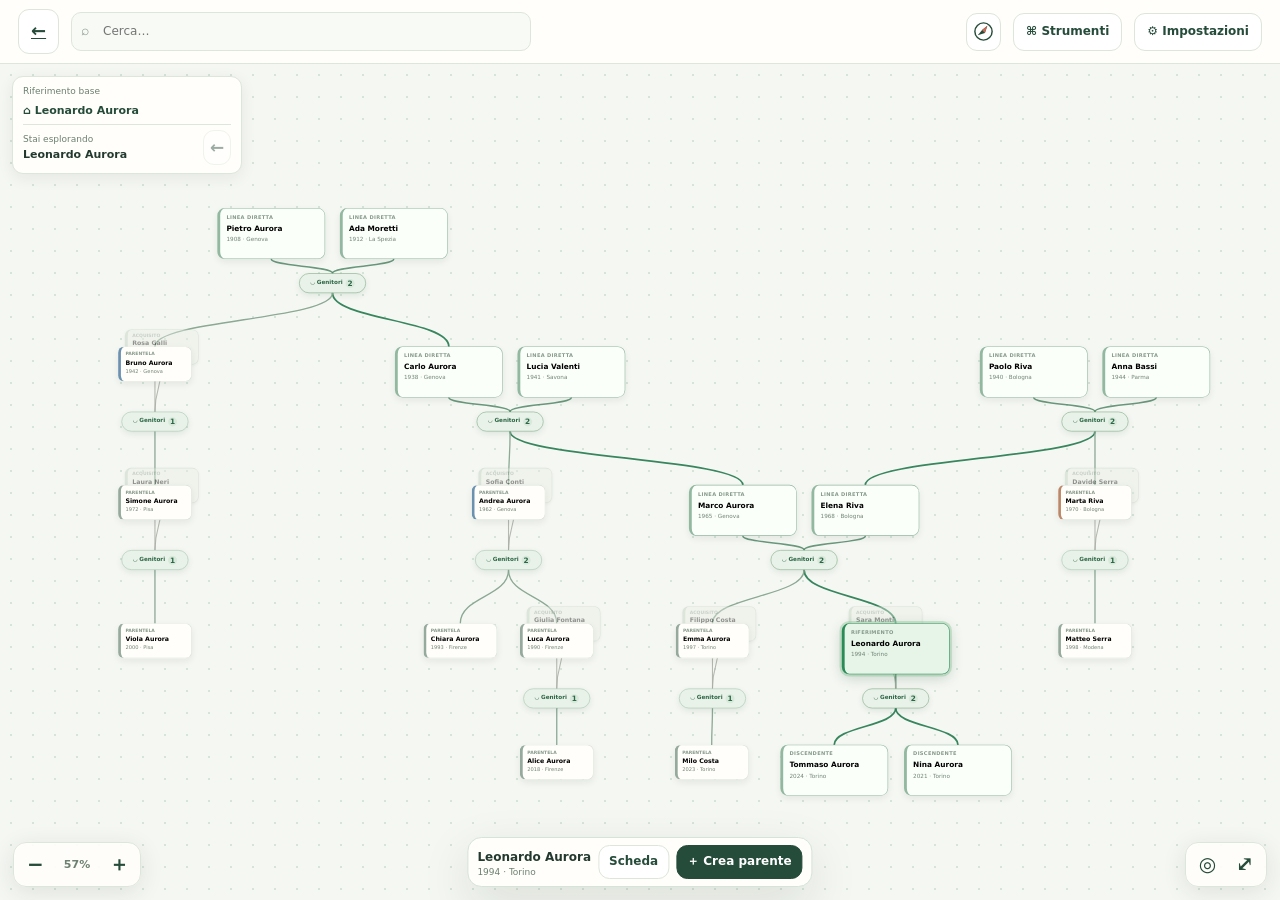
==== tree.html @ 8c8f9abb "first commit" ====
<!DOCTYPE html>

<html lang="it">
<head>
<meta charset="utf-8"/>
<meta content="width=device-width,initial-scale=1,viewport-fit=cover,maximum-scale=5,user-scalable=yes" name="viewport"/>
<meta content="#203e34" name="theme-color"/>
<title>Genealogy — demo interattiva</title>
<meta name="description" content="Editor di alberi genealogici: demo interattiva con dati inventati, modifiche locali e importazione/esportazione JSON.">
<link rel="stylesheet" href="genealogy.css"/>
<script src="genealogy-theme.js"></script>
<link rel="icon" href="assets/favicon.svg" type="image/svg+xml"><link rel="icon" href="assets/favicon-32.png" sizes="32x32" type="image/png"><link rel="apple-touch-icon" href="assets/apple-touch-icon.png"></head>
<body>
<div id="app">
<header>
<div class="brand"><div class="mark">✣</div><div><small>Demo interattiva</small><div class="brand-title">Genealogy</div></div></div>
<div class="head-actions"><button class="btn" id="themeToggle" aria-pressed="false" aria-label="Passa alla modalità scura" title="Passa alla modalità scura"><span aria-hidden="true">☾</span><span class="label"> Scura</span></button><button class="btn" id="screenToggle" title="Schermo intero">Schermo intero</button>
<button class="btn primary" id="saveArchive" title="Salva una copia in questo browser"><span class="label">Salva</span><span class="mobile-icon">✓</span></button><button class="btn" id="recoverArchive" title="Riprendi il recupero salvato in questo browser"><span class="label">↶ Recupero</span><span class="mobile-icon">↶</span></button><button class="btn" id="import" title="Importa JSON"><span class="label">↥ Importa</span><span class="mobile-icon">↥</span></button>
<button class="btn" id="export" title="Scarica una copia JSON senza modificare il file stabile"><span class="label">↓ Esporta copia</span><span class="mobile-icon">↓</span></button>
<button class="btn primary" id="add" title="Aggiungi persona"><span class="label">＋ Persona</span><span class="mobile-icon">＋</span></button>
<input accept="application/json,.json" hidden="" id="file" type="file"/>
</div>
</header>
<div class="toolbar"><div class="toolbar-left"><div class="views"><label class="view-label" for="viewMode">Vista</label><select aria-label="Vista genealogica" id="viewMode"><option value="direct">Linea diretta</option><option value="horizontal">Parentela orizzontale</option><option value="complete" selected>Albero completo</option></select><select id="layoutMode" aria-label="Disposizione dell’albero"><option value="compact">Compatta · coppie vicine</option><option value="branches">Rami separati · avi centrati</option></select><button class="btn compact-btn" id="appearanceToggle" title="Visibilità, dimensione e opacità dei parenti">Aspetto</button><select aria-label="Grado della parentela laterale" class="hidden" id="lateralLimit"><option value="0">Solo fratelli</option><option value="1">Zii e cugini 1°</option><option value="2">Prozii e cugini 2°</option></select></div><div class="search"><span class="glass">⌕</span><input aria-label="Cerca una persona" id="search" placeholder="Cerca un antenato..."/><div class="results" id="results"></div></div><select aria-label="Direzione dell'albero" class="orientation" id="orientation"><option value="up">↑ Antenati in alto</option><option value="down">↓ Antenati in basso</option><option value="left">← Antenati a sinistra</option><option value="right">→ Antenati a destra</option></select><button class="btn compact-btn" id="arrangeToggle" title="Sposta liberamente le card e le unioni sul grafo">↔ Disposizione</button></div><button class="btn compact-btn" id="autoArrange" title="Ricrea la disposizione automatica riducendo incroci e lunghezza dei collegamenti">✣ Automatico</button><button class="btn compact-btn" id="resetLayout" title="Elimina tutte le posizioni e gli ordini manuali, in ogni vista, direzione e riferimento">↺ Reset disposizione</button><button class="btn compact-btn" id="undoMove" disabled title="Annulla l’ultimo spostamento · Ctrl+Z">↶ Annulla</button><button class="btn compact-btn" id="navigationToggle" aria-pressed="false">◎ Navigazione</button><button class="btn compact-btn" id="navBack" disabled title="Torna alla genealogia precedente">← Indietro</button><span class="stat" id="status">Salvataggio locale attivo</span><div class="ref-group"><span>Riferimento</span><strong id="refName">Leonardo Aurora</strong><button class="btn compact-btn" id="refReset" title="Ritorna alla persona principale">↶ Riferimento</button></div></div>
<div class="stage" id="stage"><div class="load-state" id="loadState" role="status">Caricamento della demo…</div><div class="recovery-banner hidden" id="recoveryBanner"><span id="recoveryMessage"></span><button class="btn compact-btn" id="resumeDraft">Riprendi bozza</button><button class="btn compact-btn" id="useStable">Usa JSON stabile</button><button class="x" id="closeRecovery" aria-label="Chiudi avviso">×</button></div><button class="quiet-toggle" id="quietToggle" aria-pressed="false" title="Nascondi o mostra i controlli">◻ Solo albero</button><div aria-label="Grafo genealogico trascinabile con zoom; tocca una persona per selezionare, due volte per aprire la scheda" class="viewport" id="viewport" role="application"><div class="world" id="world"><svg aria-hidden="true" id="edges"></svg><div id="nodes"></div></div><div id="selectionBox" class="selection-box hidden"></div></div>
<div class="hint"><strong id="counter"></strong> · Trascina e pizzica per zoomare<span class="hint-desc"> · Tocca una freccia per seguirla · Gli acquisiti sono dietro le card · Navigazione: un click per esplorare · Disposizione: tasto destro + trascina per selezionare · click sinistro per ordinare fratelli · trascina un’unione per muovere gli avi</span></div>
<div class="linkbar hidden" id="linkbar"><span id="linktext"></span><button id="cancelLink">Annulla ✕</button></div>
<div class="selectionbar" id="selectionbar"><div style="min-width:0"><strong id="selectionName"></strong><small id="selectionCaption">Tocca di nuovo per aprire</small></div><button class="btn compact-btn hidden" id="moveBefore">← Prima</button><button class="btn compact-btn hidden" id="moveAfter">Dopo →</button><button class="btn compact-btn hidden" id="setRoot">⌂ Punto di partenza</button><button class="btn" id="showCard">Scheda</button><button class="btn" id="resetOffset" title="Reimposta la posizione manuale di questa card">↺ Reset</button><button class="btn primary" id="startLink">↗ Collega</button><button class="btn compact-btn hidden" id="focusHere" title="Usa questa persona come riferimento">◎ Esplora genealogia</button></div>
<div class="floor left"><div class="float"><button aria-label="Zoom indietro" id="minus">−</button><span id="percent">100%</span><button aria-label="Zoom avanti" id="plus">＋</button></div></div>
<div class="floor right"><div class="float"><button aria-label="Vai al riferimento" id="home" title="Vai a Riferimento">◎</button><button aria-label="Mostra tutto l'albero" id="fit" title="Mostra tutto">⤢</button></div></div>
<aside id="appearancePanel" class="appearance-panel hidden" aria-label="Aspetto dei parenti"><div class="row"><strong class="grow">Aspetto dei parenti</strong><button class="x" id="closeAppearance" aria-label="Chiudi impostazioni">×</button></div><div id="appearanceBody"></div><button class="btn" id="resetAppearance">Ripristina valori predefiniti</button></aside><div class="arrange-menu hidden" id="arrangeMenu" role="menu" aria-label="Organizza fratelli"><strong id="menuPerson"></strong><button id="siblingsLeft" role="menuitem">← Fratelli a sinistra</button><button id="siblingsRight" role="menuitem">Fratelli a destra →</button><button id="closeArrangeMenu" role="menuitem">Chiudi</button></div><div class="toast" id="toast" role="status"></div><div class="scrim" id="scrim"></div>
<aside aria-label="Scheda modificabile" class="drawer" id="drawer" inert aria-hidden="true"><div class="drawer-head"><div><small id="drawerKicker">Scheda persona</small><h2 id="drawerTitle">Persona</h2></div><button aria-label="Chiudi" class="x" id="closeDrawer">×</button></div><div class="drawer-body" id="drawerBody"></div></aside>
</div></div>
<div class="modalback" id="modalback"><div aria-labelledby="modalTitle" aria-modal="true" class="modal" role="dialog"><h2 id="modalTitle"></h2><div id="modalBody"></div><div class="actions"><button class="btn" id="modalCancel">Annulla</button><button class="btn primary" id="modalConfirm">Conferma</button></div></div></div>

<script src="catalog-data.js"></script>
<script src="tree-loader.js"></script>
<script src="genealogy-kinship.js"></script>
<script src="genealogy-shell.js"></script>
<script src="genealogy-files.js"></script>
<script src="layout-optimizer.js"></script>
<script src="genealogy.js"></script>
</body>
</html>
---- genealogy.css ----
:root{--ink:#23392f;--sub:#6d8071;--deep:#254b3a;--accent:#3c825c;--pale:#e5f1e8;--paper:#fffefa;--background:#f5f6f1;--stroke:#dde6db;--blue:#6b91b0;--orange:#bc8768;--shadow:0 17px 50px #152e1d1d}
[hidden]{display:none!important}
body:has(.cloud-account){display:flex;flex-direction:column}
body:has(.cloud-account) #app{height:auto;flex:1;min-height:0}
.cloud-account{display:flex;flex-wrap:wrap;align-items:center;gap:7px;padding:6px 12px;background:var(--paper);border-bottom:1px solid var(--stroke);flex:none}
.cloud-account>span{margin-right:auto;font-size:12px}.cloud-account select{max-width:210px}
.cloud-gate{position:fixed;inset:0;z-index:100;background:var(--background);overflow:auto;display:grid;place-items:center;padding:24px}
.cloud-onboarding{top:58px}
.cloud-auth-card{width:min(100%,460px);padding:28px;background:var(--paper);border:1px solid var(--stroke);border-radius:18px;box-shadow:var(--shadow)}
.cloud-auth-card h1{line-height:1.2}.cloud-auth-card p,.cloud-dialog p{overflow-wrap:anywhere}
.cloud-auth-card label,.cloud-dialog label,.cloud-card-messages label{display:grid;gap:5px;margin:12px 0;font-weight:600}
.cloud-auth-card input,.cloud-dialog input,.cloud-dialog textarea,.cloud-card-messages textarea,.cloud-account select{width:100%;min-width:0;border:1px solid var(--stroke);border-radius:9px;padding:9px;background:var(--paper);color:var(--ink)}
.cloud-auth-card small,.cloud-dialog small{font-size:12px;font-weight:400;color:var(--sub)}
.cloud-message,[role="status"]{overflow-wrap:anywhere}
.cloud-dialog{width:min(850px,calc(100vw - 24px));max-height:90dvh;padding:22px;border:1px solid var(--stroke);border-radius:16px;background:var(--paper);color:var(--ink);box-shadow:var(--shadow)}
.cloud-dialog::backdrop{background:#142b2070}.cloud-dialog h2{margin:0}.cloud-dialog article,.cloud-auth-card article,.cloud-card-messages article{margin:12px 0;padding:12px;border:1px solid var(--stroke);border-radius:10px}
.cloud-dialog article .btn{margin:4px 4px 0 0;white-space:normal}.cloud-dialog textarea,.cloud-card-messages textarea{min-height:80px;resize:vertical}
.cloud-prewrap{white-space:pre-wrap}.cloud-card-messages{border-top:1px solid var(--stroke);margin-top:18px}.cloud-card-messages .list-buttons{flex-wrap:wrap}.cloud-card-messages .btn{white-space:normal}
@media(max-width:820px){.cloud-account{gap:4px;padding:5px}.cloud-account>span{flex:1 0 100%}.cloud-account select{max-width:150px}.cloud-auth-card{padding:20px}.cloud-dialog{padding:14px}}
*{box-sizing:border-box}html,body{height:100%;margin:0;overflow:hidden}body{font:14px/1.45 system-ui,-apple-system,Segoe UI,Arial,sans-serif;background:var(--background);color:var(--ink)}button,input,select,textarea{font:inherit}button{cursor:pointer}button:disabled{opacity:.45;cursor:default}button:focus-visible,input:focus-visible,select:focus-visible,textarea:focus-visible{outline:3px solid #78b99a;outline-offset:2px}.hidden{display:none!important}.mobile-icon{display:none}.mobile-icon{display:none}.mobile-icon{display:none}
#app{display:flex;flex-direction:column;height:100vh;height:100dvh;min-height:0}header{background:var(--paper);min-height:64px;display:flex;align-items:center;justify-content:space-between;padding:9px 17px;gap:9px;border-bottom:1px solid var(--stroke);z-index:4;flex:none}.brand{display:flex;align-items:center;gap:10px;min-width:0}.mark{width:39px;height:39px;display:grid;place-items:center;background:var(--deep);color:#fff;border-radius:12px;font:25px Georgia,serif}.brand-title{font:500 20px/1.13 Georgia,serif;letter-spacing:-.025em}.brand small{display:block;color:#718877;font-size:10px;font-weight:800;letter-spacing:.07em;text-transform:uppercase}.head-actions{display:flex;gap:5px;align-items:center}.btn{min-height:38px;border-radius:11px;border:1px solid var(--stroke);background:#fff;color:var(--deep);padding:8px 12px;font-size:12px;font-weight:750;white-space:nowrap}.btn:hover{background:#edf3ec}.btn.primary{background:var(--deep);border-color:var(--deep);color:white}.btn.primary:hover{background:#367351}.btn.danger{color:#a54a42;border-color:#efd4d1}.btn.icon{min-width:39px;padding:7px 9px;font-size:18px}.row{display:flex;gap:8px;align-items:center}.wrap{flex-wrap:wrap}.grow{flex:1}.toolbar{background:var(--paper);display:flex;align-items:center;justify-content:space-between;gap:12px;padding:7px 17px;border-bottom:1px solid var(--stroke);flex:none;z-index:3}.toolbar-left{display:flex;align-items:center;gap:8px;min-width:0}.search{width:218px;max-width:36vw;position:relative}.search input{width:100%;border:1px solid var(--stroke);background:#f8faf6;border-radius:10px;padding:10px 10px 10px 31px;font-size:12px}.search .glass{position:absolute;left:10px;top:8px;color:#84948a}.results{position:absolute;left:0;top:44px;width:min(340px,90vw);max-height:320px;overflow:auto;background:white;border:1px solid var(--stroke);box-shadow:var(--shadow);border-radius:12px;display:none;z-index:15}.results.show{display:block}.results button{display:block;background:white;border:0;text-align:left;width:100%;padding:10px 13px}.results button:hover{background:#eef5ef}.results small{display:block;color:var(--sub);font-size:11px}.orientation{max-width:190px;min-height:37px;border:1px solid var(--stroke);border-radius:10px;padding:7px;background:white;color:var(--deep);font-size:12px}.stat{color:#819082;font-size:11px;white-space:nowrap}
.stage{position:relative;flex:1;min-height:0;overflow:hidden}.viewport{position:absolute;inset:0;background-color:#f5f7f2;background-image:radial-gradient(#d6e4d8 .85px,transparent .85px);background-size:22px 22px;cursor:grab;touch-action:none;user-select:none;-webkit-user-select:none;overscroll-behavior:contain}.viewport.dragging{cursor:grabbing}.world{position:absolute;inset:0 auto auto 0;transform-origin:0 0;will-change:auto}.world svg{position:absolute;top:0;left:0;pointer-events:none;overflow:visible}.line{fill:none;stroke:#a5b7a4;stroke-width:2.4;stroke-linecap:round}.line.parent{stroke:#8fae9a}.line.child{stroke:#8fae9a}.line.extra{stroke:#b2a7ca;stroke-dasharray:5 6}.line.active{stroke:#258050;stroke-width:4}.line.inactive{stroke:#c8d3c9;opacity:.3}
.person,.union{position:absolute;cursor:pointer;touch-action:none;-webkit-tap-highlight-color:transparent}.person{width:190px;height:90px;border-radius:13px;background:#fffefa;border:1px solid #d7e2d8;border-left:5px solid #95a99d;box-shadow:0 5px 13px #142b2013;text-align:left;padding:10px 11px 9px;display:flex;flex-direction:column;gap:5px;overflow:hidden;transition:box-shadow .12s,opacity .12s,border-color .12s}.person.fatherbranch{border-left-color:var(--blue)}.person.motherbranch{border-left-color:var(--orange)}.person strong{font-size:13px;line-height:1.16;overflow:hidden;display:-webkit-box;-webkit-line-clamp:2;-webkit-box-orient:vertical}.person .eyebrow{display:flex;justify-content:space-between;color:#86998a;font-size:9px;font-weight:800;text-transform:uppercase;letter-spacing:.06em}.person .meta{font-size:10px;color:#718475;white-space:nowrap;overflow:hidden;text-overflow:ellipsis}.person.selected{background:#e7f5e9;border-color:#2a8b57;box-shadow:0 0 0 4px #75bd8555,0 6px 22px #18493138}.person.related{border-color:#92b8a0;background:#fbfffa}.person.dimmed{opacity:.3}.person.targetable:not(.selected){box-shadow:0 0 0 2px #b6dfb6}.person.uncertain{border-right:2px dashed #ccad78}.union{height:35px;min-width:118px;width:118px;border-radius:100px;border:1px solid #c6dacb;background:#e9f3e9;color:#346446;box-shadow:0 4px 12px #2157341b;font-size:10px;font-weight:800;display:flex;align-items:center;justify-content:center;gap:5px;white-space:nowrap}.union.zero{border-style:dashed;background:#faf8ef;color:#84765e}.union.selected{box-shadow:0 0 0 4px #8acf9759,0 4px 12px #2157341b;border-color:#34875d}.union.related{border-color:#7faa85}.union.dimmed{opacity:.24}.union.targetable{box-shadow:0 0 0 3px #a5d9b8}.union .plus{background:#d0e8d1;border-radius:50%;width:16px;height:16px;display:grid;place-items:center;font-size:13px}
.hint{position:absolute;top:12px;left:13px;z-index:2;pointer-events:none;border:1px solid #e4ebe1;padding:8px 11px;background:#fffefbe9;box-shadow:0 5px 18px #203d2710;border-radius:100px;color:#7c8d7e;font-size:11px}.hint strong{color:#345f44}.floor{position:absolute;bottom:13px;display:flex;gap:7px;align-items:center;z-index:3}.floor.left{left:13px}.floor.right{right:13px}.float{display:flex;gap:2px;align-items:center;padding:4px;background:#fffefaee;border:1px solid var(--stroke);box-shadow:0 5px 23px #1c35241a;border-radius:13px}.float button{background:none;border:0;border-radius:8px;color:var(--deep);min-width:35px;height:35px;font-weight:750;font-size:20px}.float button:hover{background:var(--pale)}.float span{font-size:11px;color:var(--sub);min-width:44px;text-align:center;font-weight:750}.selectionbar{position:absolute;left:50%;bottom:13px;transform:translateX(-50%);z-index:4;display:flex;align-items:center;gap:7px;background:#fffefa;box-shadow:var(--shadow);border:1px solid #d5e4d8;border-radius:14px;padding:7px 9px;max-width:calc(100% - 170px)}.selectionbar strong{font-size:12px;white-space:nowrap;overflow:hidden;text-overflow:ellipsis;max-width:230px}.selectionbar small{display:block;font-size:9px;color:var(--sub);line-height:1.2}.selectionbar .btn{min-height:34px;padding:7px 10px}.linkbar{position:absolute;top:13px;left:50%;transform:translateX(-50%);z-index:5;max-width:calc(100% - 26px);padding:10px 13px;border-radius:14px;background:#203e34;color:#fff;box-shadow:var(--shadow);display:flex;align-items:center;gap:11px}.linkbar span{font-size:12px;line-height:1.3}.linkbar button{border:1px solid #638875;background:transparent;color:#fff;border-radius:10px;padding:7px 9px;font-size:12px;white-space:nowrap}.toast{position:absolute;left:50%;bottom:90px;transform:translate(-50%,10px);opacity:0;pointer-events:none;color:white;background:#264b39;padding:10px 15px;border-radius:11px;font-size:12px;max-width:90vw;text-align:center;transition:opacity .16s,transform .16s;z-index:25}.toast.visible{opacity:1;transform:translate(-50%,0)}
.scrim{position:absolute;inset:0;background:#1e332552;z-index:7;display:none}.scrim.visible{display:block}.drawer{position:absolute;top:13px;right:13px;bottom:13px;width:382px;max-width:calc(100vw - 26px);z-index:8;background:#fffefa;border:1px solid #d7e5d8;border-radius:18px;box-shadow:var(--shadow);display:flex;flex-direction:column;overflow:hidden;transform:translateX(calc(100% + 30px));transition:transform .21s ease}.drawer.open{transform:translateX(0)}.drawer-head{padding:16px 17px 12px;display:flex;gap:8px;align-items:flex-start;justify-content:space-between;border-bottom:1px solid #eef1e9;flex:none}.drawer-head small{font-size:10px;font-weight:850;letter-spacing:.08em;text-transform:uppercase;color:#819281}.drawer-head h2{font:500 24px/1.14 Georgia,serif;letter-spacing:-.03em;margin:3px 0 0}.x{width:34px;height:34px;background:#edf2eb;border:0;border-radius:9px;color:#516958;font-size:21px}.drawer-body{padding:16px 17px 22px;overflow:auto;overscroll-behavior:contain}.section{margin:18px 0 9px;padding-top:13px;border-top:1px solid #e8eee6;color:#7b917e;font-size:10px;font-weight:900;letter-spacing:.08em;text-transform:uppercase}.section:first-child{margin-top:0;border:0;padding:0}.fields{display:grid;gap:10px}.field label{display:block;font-size:11px;color:#607764;font-weight:800;margin-bottom:5px}.field input,.field textarea,.field select{display:block;width:100%;min-width:0;border:1px solid #dce7dc;border-radius:10px;background:#fafcf8;padding:10px;color:var(--ink);font-size:13px}.field textarea{min-height:86px;resize:vertical}.half{display:grid;grid-template-columns:1fr 1fr;gap:10px}.check{display:flex;gap:9px;align-items:center;color:var(--sub);font-size:12px}.check input{accent-color:#39865e}.item{display:flex;align-items:center;gap:8px;justify-content:space-between;padding:10px;background:#f3f7f2;border-radius:11px;margin:6px 0}.item-name{background:none;border:none;color:#285b41;text-align:left;flex:1;font-weight:750;font-size:12px;white-space:normal;padding:0}.item small{display:block;font-weight:500;color:#849687;font-size:10px}.item-action{border:1px solid #dce7dc;background:white;border-radius:8px;padding:6px;color:#53735c;font-size:11px}.list-buttons{display:grid;grid-template-columns:1fr 1fr;gap:7px}.list-buttons .btn{padding:10px 8px;white-space:normal;font-size:11px;text-align:center}.muted{color:#819084;font-size:11px;line-height:1.5}.warning{background:#fff8ea;border:1px solid #ecdfba;padding:10px;border-radius:11px;color:#7e6950;font-size:11px}.pill{background:#e8f2e9;padding:4px 8px;border-radius:100px;font-size:11px;color:#3a7251;font-weight:800}.under{border:0;background:transparent;text-decoration:underline;color:#486d54;font-weight:700;font-size:11px;padding:4px}
.modalback{position:fixed;inset:0;z-index:30;background:#102b23ac;display:none;align-items:center;justify-content:center;padding:16px}.modalback.show{display:flex}.modal{width:min(100%,455px);max-height:90dvh;overflow:auto;border-radius:18px;background:#fffefa;padding:22px;box-shadow:0 20px 80px #07170f50}.modal h2{font:500 24px/1.14 Georgia,serif;margin:0 0 9px}.modal p{font-size:13px;color:#5b7160;margin:7px 0 12px}.modal .actions{margin-top:17px;display:flex;justify-content:flex-end;gap:8px}.choice{display:grid;gap:8px}.choice button{text-align:left;border:1px solid var(--stroke);background:#f9fbf8;padding:11px 13px;border-radius:11px;color:#2c533c;font-weight:700}.choice button:hover{background:#e9f4e9}.choice small{display:block;font-weight:500;color:#7e9280}.modal strong{color:#254939}
@media(max-width:820px){.mobile-icon{display:inline}header{min-height:58px;padding:8px 10px}.mark{width:35px;height:35px;font-size:22px}.brand-title{font-size:17px}.brand small{font-size:9px}.head-actions .label{display:none}.head-actions .btn{min-width:37px;min-height:37px;padding:7px 9px;font-size:17px}.toolbar{padding:7px 9px}.search{width:43vw;max-width:225px}.orientation{max-width:43vw;font-size:11px}.stat{display:none}.hint{top:9px;left:9px;font-size:10px;padding:6px 9px}.floor.left{left:9px;bottom:9px}.floor.right{right:9px;bottom:9px}.float button{min-width:33px;height:35px}.selectionbar{left:50%;bottom:56px;width:min(400px,calc(100% - 18px));max-width:calc(100% - 18px);justify-content:space-between;padding:7px 9px}.selectionbar strong{max-width:135px}.selectionbar .btn{font-size:11px;padding:8px 9px}.linkbar{top:auto;bottom:111px;width:calc(100% - 18px);justify-content:space-between}.drawer{width:100%;max-width:100%;left:0;right:0;bottom:0;top:auto;height:min(80dvh,770px);border-radius:20px 20px 0 0;transform:translateY(calc(100% + 6px))}.drawer.open{transform:translateY(0)}.toast{bottom:181px}}
@media(max-width:360px){.brand small{display:none}.brand-title{font-size:15px}.head-actions{gap:1px}.selectionbar small{display:none}.search{width:40vw}.orientation{max-width:43vw}}
@media(prefers-reduced-motion:reduce){*,*:before,*:after{transition-duration:0.01ms!important}}

/* Views, reference selection and progressive family expansion */
.toolbar{position:relative;flex-wrap:wrap;gap:8px;padding-block:8px}.toolbar-left{flex:1;flex-wrap:wrap}.views{display:flex;align-items:center;gap:6px;background:#edf3eb;border:1px solid #d8e7d9;padding:4px 5px 4px 10px;border-radius:12px}.views select{background:#fffefa;border:1px solid #d8e4d7;border-radius:9px;color:var(--deep);min-height:33px;font-size:12px;font-weight:750;padding:6px 8px;max-width:185px}.view-label{font-size:10px;font-weight:900;letter-spacing:.065em;color:#68816b;text-transform:uppercase}.ref-group{display:flex;align-items:center;gap:7px;min-width:0;background:#f5f7f3;border:1px solid #e1e8df;padding:5px 7px 5px 10px;border-radius:10px}.ref-group span{font-size:10px;color:#829284}.ref-group strong{font-size:11px;color:var(--deep);max-width:145px;overflow:hidden;text-overflow:ellipsis;white-space:nowrap}.btn.compact-btn{min-height:32px;padding:7px 9px;font-size:11px}.person.compact{padding:7px 8px;gap:3px;border-radius:11px}.person.compact .eyebrow{font-size:8px;letter-spacing:0}.person.compact strong{font-size:11px;line-height:1.12}.person.compact .meta{font-size:9px}.person.acquired{filter:grayscale(.55)}.person.dimmed{opacity:.51}.person.acquired.dimmed{opacity:.37}.person.dimmed:hover,.person.acquired:hover{opacity:1;filter:none}.person.focus-person:not(.selected){box-shadow:0 0 0 2px #5aab77,0 4px 15px #204a2633}.person.selected,.person.compact.selected{opacity:1;filter:none}.union.dimmed{opacity:.43}.line.normal{stroke:#b1c5b5;stroke-width:2.1}.line.inactive{stroke:#bdc9bd;opacity:.25;stroke-width:1.5}.line.active{stroke:#2c895d;stroke-width:3;opacity:.95}.line.extra{stroke-dasharray:4 6}.hint-desc{color:#96a397}.selectionbar{max-width:calc(100% - 175px)}
@media(max-width:1020px){.ref-group span{display:none}.ref-group strong{max-width:100px}.toolbar{justify-content:space-between}.search{width:170px;max-width:35vw}.views select{max-width:155px}}
@media(max-width:820px){.toolbar{align-items:stretch;padding:8px 10px;gap:6px}.toolbar-left{width:100%;flex:1 1 100%;gap:6px}.views{order:0;flex:1 0 auto;justify-content:space-between;padding:3px 5px 3px 8px}.views select{min-height:33px;max-width:40vw;font-size:11px;padding:6px 5px}.view-label{font-size:9px}.search{order:1;width:42%;max-width:none;flex:1 1 42%}.orientation{order:2;max-width:49%!important;flex:1 1 46%;font-size:11px}.ref-group{position:absolute;right:9px;bottom:-1px;transform:translateY(100%);z-index:1;max-width:60%;border-radius:0 0 10px 10px;background:#fffefada;backdrop-filter:blur(5px);padding:4px 8px;pointer-events:auto}.ref-group strong{max-width:130px}.ref-group .btn{font-size:10px;padding:4px;min-height:27px}.stat{display:none}.hint{top:10px;left:9px;font-size:10px;max-width:45%;border-radius:11px;line-height:1.3}.hint-desc{display:none}.selectionbar{bottom:58px;left:9px;right:9px;transform:none;max-width:none;justify-content:space-between;flex-wrap:wrap;gap:5px}.selectionbar strong{max-width:130px}.selectionbar .btn{font-size:10px;min-height:32px;padding:6px 9px}.floor{bottom:10px}.toast{bottom:125px}.ref-group .btn.compact-btn{min-height:26px}}
@media(max-width:380px){.selectionbar strong{max-width:90px}.selectionbar .btn{padding:5px 7px}.ref-group strong{max-width:90px}}

/* Focused family drawing: distinguish parent groups from marriage and mute the rails. */
.line.parent{stroke:#a7aba2;stroke-width:1.9;opacity:.83}
.line.child{stroke:#8ca994;stroke-width:2.3}
.line.parent.active{stroke:#4e8666;stroke-width:2.7}
.line.child.active{stroke:#2e8057;stroke-width:3.1}
.union{border-color:#a5c5af;background:#e9f2e8;color:#2b6746;font-weight:850;min-width:118px}
.union .plus{background:#d8e9db;border-radius:50%;min-width:16px;min-height:16px;display:inline-grid;place-items:center}
.quiet-toggle{position:absolute;right:13px;top:12px;z-index:6;border:1px solid #cfddcf;background:#fffefaed;color:#2a533b;min-height:39px;padding:8px 13px;border-radius:11px;font-weight:800;font-size:12px;box-shadow:0 4px 15px #183d271c;backdrop-filter:blur(7px)}
.quiet-toggle:hover{background:#e8f2e9}
body.quiet-mode header,body.quiet-mode .toolbar,body.quiet-mode .hint,body.quiet-mode .selectionbar,body.quiet-mode .floor,body.quiet-mode .ref-group{display:none!important}
body.quiet-mode .stage{flex:1;height:100dvh}
body.quiet-mode #linkbar:not(.hidden){display:flex}
body.arrange-mode .person,body.arrange-mode .union{cursor:ew-resize}body.arrange-mode .viewport{cursor:default}body.arrange-mode .selectionbar{border-color:#88b79b;box-shadow:0 0 0 3px rgba(82,143,104,.12)}
@media(max-width:820px){#screenToggle{display:none}.quiet-toggle{top:9px;right:9px;padding:7px 11px;min-height:35px;font-size:11px}}

/* Partner tabs stay exposed behind the main family card. */
.person[data-stack-owner]{background:#e9eee5;filter:none;opacity:1;border-color:#b6cbb6;padding-top:5px;gap:2px;box-shadow:0 2px 5px #203d2720}
.person[data-stack-owner] .eyebrow{font-size:8px}.person[data-stack-owner] strong{font-size:11px;white-space:nowrap;display:block;text-overflow:ellipsis}
.person[data-stack-owner]:hover,.person[data-stack-owner]:focus-visible{background:#d6ead8}
.person[data-stack-owner] .meta{visibility:hidden}
#navigationToggle[aria-pressed="true"],#arrangeToggle[aria-pressed="true"]{background:var(--deep);color:white}
.selectionbar{flex-wrap:wrap;justify-content:center}.hint{max-width:calc(100% - 180px);border-radius:12px}.hint-desc{display:block}
@media(max-width:820px){.hint{max-width:45%}.hint-desc{display:none}.selectionbar{justify-content:space-between}#navigationToggle,#navBack{font-size:10px;min-height:30px}.toolbar-left{flex-basis:100%}}

/* Retain card elements while reordering, and animate only their positions. */
.person,.union{left:0;top:0;transition:transform .16s ease-out,box-shadow .12s,opacity .12s,border-color .12s}
@media(prefers-reduced-motion:reduce){.person,.union{transition:none}}

/* Free positioning tracks the pointer exactly; card and edges share one frame. */
body.arrange-mode .person,body.arrange-mode .union{cursor:move;transition:none}

.person.multi-selected,.union.multi-selected{outline:3px solid #3e9e7a;outline-offset:3px;opacity:1;filter:none}.selection-box{position:absolute;z-index:65;border:1.5px solid #328265;background:#5eaa8724;pointer-events:none;border-radius:4px}.arrange-menu{position:fixed;z-index:50;width:235px;padding:8px;border:1px solid var(--stroke);border-radius:12px;background:var(--paper);box-shadow:var(--shadow);display:grid;gap:4px}.arrange-menu strong{padding:5px 8px;font-size:12px;overflow:hidden;text-overflow:ellipsis;white-space:nowrap}.arrange-menu button{padding:10px;border:0;border-radius:8px;background:#edf3eb;color:var(--deep);text-align:left;font-size:12px}.arrange-menu button:hover{background:#d9eadc}.person.acquired.compact[data-stack-owner]{padding-top:4px}.selectionbar small{max-width:360px;white-space:normal}

.person.acquired.ghost-parent{opacity:.13;filter:grayscale(1)}.person.acquired.ghost-parent:hover,.person.acquired.ghost-parent:focus-visible{opacity:.6}.line.ghost{stroke:#a8b6aa;stroke-width:1.2;opacity:.1}.person.acquired.ghost-parent.multi-selected{opacity:.6}


.appearance-panel{position:absolute;right:13px;top:60px;z-index:9;width:345px;max-width:calc(100vw - 26px);max-height:calc(100% - 80px);overflow:auto;padding:15px;border:1px solid var(--stroke);border-radius:15px;background:var(--paper);box-shadow:var(--shadow)}.appearance-panel fieldset{margin:15px 0;padding:12px;border:1px solid var(--stroke);border-radius:10px;display:grid;gap:12px}.appearance-panel legend{font-size:12px;font-weight:800;color:var(--deep)}.appearance-panel label{display:block;font-size:12px;color:var(--ink)}.appearance-panel label.appearance-check{display:flex;align-items:center;gap:7px}.appearance-panel select{display:block;width:100%;margin-top:5px;padding:6px;border:1px solid var(--stroke);border-radius:7px;background:white}.appearance-panel input[type=range]{display:block;width:100%;accent-color:var(--accent)}.appearance-panel input[type=checkbox]{accent-color:var(--accent)}.appearance-panel output{float:right;font-weight:800}.appearance-panel small{font-size:10px;color:var(--sub)}#layoutMode{max-width:220px}.views{flex-wrap:wrap}.views .compact-btn{font-size:11px}.toolbar-left{min-width:0}

.load-state{position:absolute;inset:0;z-index:20;display:grid;place-items:center;text-align:center;padding:30px;background:var(--background);font-size:15px}.recovery-banner{position:absolute;left:13px;right:160px;top:12px;z-index:7;display:flex;align-items:center;gap:8px;padding:10px 12px;background:#fff7df;border:1px solid #e8cf91;border-radius:12px;box-shadow:var(--shadow)}.recovery-banner span{flex:1;font-size:12px}.stat{max-width:290px;white-space:normal;line-height:1.3}.head-actions{flex-wrap:wrap}@media(max-width:820px){.recovery-banner{left:9px;right:9px;top:48px;flex-wrap:wrap}.recovery-banner span{flex-basis:100%}.recovery-banner .x{position:absolute;right:5px;top:5px}.recovery-banner span{padding-right:26px}.head-actions{gap:3px}}

/* Saving status must never resize the canvas while a card is being dragged. */
.stat{flex:0 0 190px;width:190px;height:32px;max-height:32px;overflow:hidden}

/* Do not pin the world to a cached bitmap: Chrome re-rasterizes at each zoom. */
.world{will-change:auto}.world svg{shape-rendering:geometricPrecision}.person,.union{text-rendering:geometricPrecision}.relation-entry{position:sticky;top:-16px;z-index:2;background:var(--paper);padding:8px 0 12px;margin-bottom:12px;border-bottom:1px solid var(--stroke)}.relation-entry>span{display:block;color:var(--sub);font-size:10px;font-weight:800;margin-bottom:5px}.relation-entry>div{display:flex;gap:4px}.relation-entry button{flex:1;border:1px solid var(--stroke);border-radius:8px;padding:8px 5px;background:white;color:var(--deep);font-size:11px;font-weight:750}.relation-entry button[aria-pressed=true]{background:var(--deep);color:white;border-color:var(--deep)}

.person-extra,.family-tools{margin:12px 0;border:1px solid var(--stroke);border-radius:10px;padding:9px 11px}.person-extra summary,.family-tools summary{cursor:pointer;font-size:12px;font-weight:750;color:var(--deep)}.person-extra[open]>.fields{padding-top:12px}.person-extra[open]>button{margin-top:12px}.family-panel{padding:7px 9px;margin:9px 0;border:1px solid var(--stroke);border-radius:12px;background:#fafcf8}.family-panel .item{margin:5px 0}.family-tools{border:0;padding:4px;margin:5px 0}.family-tools summary{font-size:11px;color:var(--sub)}.person-actions{margin-bottom:15px}.partner-children{display:grid;gap:7px;margin:13px 0 16px}.partner-children label{display:flex;gap:10px;align-items:flex-start;padding:10px;border:1px solid var(--stroke);border-radius:9px;font-size:12px}.partner-children input{accent-color:var(--accent);margin-top:3px}.partner-children small{display:block;font-size:10px;color:var(--sub)}.partner-children label:has(input:disabled){opacity:.6}

/* Focus must not scroll clipped ancestors and move fixed tree controls. */
.stage,.viewport{overflow:clip}.drawer{visibility:hidden;pointer-events:none;transition:transform .21s ease,visibility 0s linear .21s}.drawer.open{visibility:visible;pointer-events:auto;transition-delay:0s}
.drawer{max-height:100%}

/* Wide transparent targets make branches tappable without changing their appearance. */
.edge-hit{fill:none;stroke:transparent;stroke-width:18;vector-effect:non-scaling-stroke;pointer-events:stroke;cursor:pointer}

/* Theme preference is applied before the page is painted. */
:root{color-scheme:light}
/* Access requests and moderation share family context instead of bare IDs. */
.cloud-admin-dialog{width:min(1080px,calc(100vw - 28px))!important}
.cloud-admin-intro p{margin:0 0 5px}.cloud-admin-intro small{color:var(--sub)}
.cloud-admin-tabs{display:flex;flex-wrap:wrap;gap:8px;margin:20px 0;padding-bottom:14px;border-bottom:1px solid var(--stroke)}
.cloud-admin-tabs [aria-pressed=true]{background:var(--pale);border-color:var(--accent)}
.cloud-admin-card{border:1px solid var(--stroke);border-radius:14px;padding:16px;margin:12px 0;background:var(--paper)}
.cloud-admin-card h3{margin:8px 0}.cloud-admin-card summary{font-weight:750;cursor:pointer;line-height:1.6}
.cloud-admin-card summary small{display:block;font-weight:400;color:var(--sub)}
.cloud-actions{display:flex;flex-wrap:wrap;gap:8px;margin-top:14px}.cloud-admin-card details{margin:10px 0}
.cloud-identity-carousel{display:flex;gap:14px;overflow-x:auto;scroll-snap-type:x mandatory;padding:8px 2px 18px}
.cloud-choice{flex:0 0 min(330px,88%);scroll-snap-align:start;padding:14px;border:1px solid var(--stroke);border-radius:13px;margin:8px 0}
.cloud-person-context>strong{display:block;font-size:17px;margin:10px 0}.cloud-person-context>small{color:var(--sub)}
.cloud-relatives{display:grid;gap:6px;margin:12px 0}.cloud-relatives>small{font-size:11px;color:var(--sub);text-transform:uppercase;letter-spacing:.05em}
.cloud-relatives>span{display:block;padding:9px 11px;border-radius:9px;background:var(--pale);font-size:12px}
.cloud-absent,.cloud-card-messages,.cloud-ticket{margin:14px 0;border:1px solid var(--stroke);border-radius:11px;padding:12px}
.cloud-absent summary,.cloud-card-messages summary,.cloud-ticket summary{cursor:pointer;font-weight:700;font-size:13px}
.cloud-card-messages>form{margin-top:16px}.cloud-card-messages article{padding:10px 0;border-bottom:1px solid var(--stroke)}
.cloud-dialog label{display:block;margin:12px 0;font-size:13px}.cloud-dialog :is(input:not([type=checkbox]),select,textarea){display:block;width:100%;max-width:100%;box-sizing:border-box;border:1px solid var(--stroke);border-radius:9px;background:var(--paper);color:var(--ink);padding:10px;margin:5px 0}
.cloud-dialog textarea{min-height:80px;resize:vertical}.cloud-dialog .cloud-check{display:flex;gap:9px;align-items:center}.cloud-check input{accent-color:var(--accent)}
.cloud-dialog input[type=checkbox]{display:inline-block;width:16px;height:16px;padding:0;margin:0 8px 0 0;vertical-align:middle;flex:none}
.cloud-auth-card :is(select,textarea){display:block;width:100%;max-width:100%;border:1px solid var(--stroke);border-radius:9px;background:var(--paper);color:var(--ink);padding:10px}
:root[data-theme=dark] .cloud-admin-tabs [aria-pressed=true]{background:var(--primary);border-color:var(--accent);color:var(--ink)}
.cloud-dialog [data-people]{max-height:310px;overflow:auto}.cloud-request-state{margin:15px 0;padding:0 10px;border-left:3px solid var(--accent)}
.cloud-legend{display:flex;flex-wrap:wrap;gap:12px;margin:12px 0}.cloud-legend span{border-left:5px solid var(--proposal-color);padding:3px 9px;font-size:12px}
.cloud-preview-bar{position:fixed;top:45px;left:12px;right:12px;z-index:80;background:var(--paper);color:var(--ink);border:2px solid var(--accent);padding:12px;border-radius:12px;box-shadow:var(--shadow);display:flex;align-items:center;gap:12px;flex-wrap:wrap}
.cloud-preview-bar strong{flex:1}.cloud-preview-bar .cloud-legend{margin:0}.cloud-preview-bar .btn{white-space:normal}
.cloud-branch-list{display:flex;flex-wrap:wrap;gap:8px;margin:12px 0}
.cloud-table-scroll{max-width:100%;overflow:auto}.cloud-table-scroll table{width:100%;border-collapse:collapse;font-size:12px}.cloud-table-scroll :is(td,th){text-align:left;border-bottom:1px solid var(--stroke);padding:10px;vertical-align:top}.cloud-table-scroll td small{display:block;color:var(--sub)}
.cloud-dialog dl{display:grid;grid-template-columns:minmax(90px,1fr) 3fr;gap:5px;font-size:12px}.cloud-dialog dd{margin:0;white-space:pre-wrap;overflow-wrap:anywhere}
.person.proposal-highlight,.union.proposal-highlight{outline:4px solid var(--proposal-color);outline-offset:3px;opacity:1!important;filter:none!important}
.person.proposal-overlap,.union.proposal-overlap{box-shadow:0 0 0 9px var(--proposal-second)}
.person.proposal-highlight::after,.union.proposal-highlight::after{content:'';position:absolute;left:7px;right:7px;bottom:1px;height:4px;border-radius:5px;background:var(--proposal-stripes);pointer-events:none}
@media(max-width:600px){.cloud-admin-dialog{padding:15px!important}.cloud-admin-tabs{gap:5px}.cloud-admin-tabs .btn{padding:7px;font-size:11px}.cloud-preview-bar{top:40px;font-size:12px}.cloud-admin-card{padding:12px}.cloud-actions .btn{flex:1}.cloud-choice{flex-basis:88%}}
:root[data-theme="dark"]{color-scheme:dark;--ink:#e0eae2;--sub:#a4b6a8;--deep:#a6d9b8;--accent:#79c89c;--pale:#2a4134;--paper:#1d2922;--background:#151e1a;--stroke:#3a4e40;--blue:#8cb8dc;--orange:#dea384;--shadow:0 17px 50px #0006;--surface:#25342b;--hover:#304838;--muted:#a4b6a8;--primary:#326447}
:root[data-theme="dark"] :is(button,input,select,textarea){color:var(--ink)}
:root[data-theme="dark"] :is(.btn,.orientation,.views select,.results,.results button,.field input,.field textarea,.field select,.appearance-panel select,.item-action,.relation-entry button){background:var(--surface);border-color:var(--stroke);color:var(--ink)}
:root[data-theme="dark"] :is(.btn:hover,.results button:hover,.choice button:hover,.arrange-menu button:hover,.quiet-toggle:hover){background:var(--hover)}
:root[data-theme="dark"] :is(.btn.primary,#navigationToggle[aria-pressed="true"],#arrangeToggle[aria-pressed="true"],.relation-entry button[aria-pressed="true"]){background:var(--primary);border-color:#568669;color:#f0fff4}
:root[data-theme="dark"] .btn.primary:hover{background:#3c7855}
:root[data-theme="dark"] .btn.danger{color:#ffb5aa;border-color:#845049}
:root[data-theme="dark"] :is(.search input,.views,.ref-group,.item,.family-panel,.choice button,.arrange-menu button,.x){background:var(--surface);border-color:var(--stroke);color:var(--ink)}
:root[data-theme="dark"] :is(.drawer,.modal,.selectionbar,.float,.hint,.quiet-toggle){background:var(--paper);border-color:var(--stroke);color:var(--ink)}
:root[data-theme="dark"] :is(.drawer-head,.section){border-color:var(--stroke)}
:root[data-theme="dark"] :is(.brand small,.stat,.view-label,.ref-group span,.person .eyebrow,.person .meta,.hint-desc,.drawer-head small,.section,.field label,.item small,.muted,.choice small,.modal p,.search .glass){color:var(--muted)}
:root[data-theme="dark"] :is(.hint strong,.modal strong,.item-name,.under){color:var(--deep)}
:root[data-theme="dark"] .viewport{background-color:#151e1a;background-image:radial-gradient(#324638 .85px,transparent .85px)}
:root[data-theme="dark"] .person{background:#243229;color:var(--ink);border-color:#506356;border-left-color:#8caa96;box-shadow:0 5px 13px #0003}
:root[data-theme="dark"] .person.fatherbranch{border-left-color:var(--blue)}
:root[data-theme="dark"] .person.motherbranch{border-left-color:var(--orange)}
:root[data-theme="dark"] .person.related{background:#2a3c2f;border-color:#759e81}
:root[data-theme="dark"] .person[data-stack-owner]{background:#34483a;border-color:#6b8a71;filter:none}
:root[data-theme="dark"] .person[data-stack-owner]:is(:hover,:focus-visible){background:#405d49}
:root[data-theme="dark"] .person.selected{background:#304e3b;border-color:#86d4a5;box-shadow:0 0 0 4px #75bd8544,0 6px 22px #0004}
:root[data-theme="dark"] .person.uncertain{border-right-color:#d9bc86}
:root[data-theme="dark"] .union{background:#2b4433;border-color:#6d9378;color:#c3e7cc}
:root[data-theme="dark"] .union.zero{background:#403c2d;color:#e6d7ac;border-color:#8b805e}
:root[data-theme="dark"] .union .plus{background:#45624b}
:root[data-theme="dark"] .union.selected{border-color:#94dab0}
:root[data-theme="dark"] .line{stroke:#8ba892}
:root[data-theme="dark"] .line.parent{stroke:#94a79a}
:root[data-theme="dark"] .line.child{stroke:#8ebc9d}
:root[data-theme="dark"] .line.inactive{stroke:#8ba892}
:root[data-theme="dark"] .line.active{stroke:#7cdca5}
:root[data-theme="dark"] .line.extra{stroke:#b8a0d5}
:root[data-theme="dark"] .line.ghost{stroke:#94af9b}
:root[data-theme="dark"] :is(.warning,.recovery-banner){background:#3d3523;border-color:#807046;color:#efdfb7}
:root[data-theme="dark"] .pill{background:#304b38;color:#b6e4c4}
:root[data-theme="dark"] .toast{background:#365d44;color:#f1fff5}
:root[data-theme="dark"] :is(.scrim,.modalback){background:#050d09a8}
:root[data-theme="dark"] input::placeholder,:root[data-theme="dark"] textarea::placeholder{color:#9eafa2}

/* One persistent header; infrequent actions live in explicit side panels. */
body.unified-shell #app{padding-top:64px;height:100dvh;flex:1;min-height:0}
.unified-shell .main-header{position:fixed;inset:0 0 auto;height:64px;min-height:64px;z-index:140;display:flex;flex-wrap:nowrap;gap:12px;padding:10px 18px;background:var(--paper);border-bottom:1px solid var(--stroke)}
.main-header .header-search{flex:1;max-width:420px;min-width:100px}.main-header .search{width:100%;max-width:none}.main-header .header-reference{flex:1;min-width:0;margin-right:auto;max-width:350px}
.main-header .ref-group{position:static;transform:none;max-width:none;min-width:0;border:0;padding:0;background:transparent;display:flex;gap:8px}.main-header .ref-group>span{display:block;font-size:11px}.main-header .ref-group strong{display:block;max-width:180px;overflow:hidden;text-overflow:ellipsis}.main-header #refReset{font-size:0;min-width:30px;padding:4px}.main-header #refReset::after{content:'↶';font-size:17px}
.header-admin:empty{display:none}.header-admin .btn{min-height:38px}.shell-toggle[aria-expanded=true]{border-color:var(--accent);background:var(--pale)}
.shell-panel{position:fixed;top:76px;bottom:12px;width:320px;max-width:calc(100vw - 44px);z-index:110;display:flex;flex-direction:column;background:var(--paper);color:var(--ink);border:1px solid var(--stroke);border-radius:16px;box-shadow:var(--shadow);overflow:hidden}
.tools-panel{left:12px}.settings-panel{right:12px}.shell-panel-head{display:flex;align-items:center;justify-content:space-between;padding:18px;border-bottom:1px solid var(--stroke);flex:none}.shell-panel-head small{font-size:9px;color:var(--sub);letter-spacing:.09em;font-weight:800}.shell-panel-head h2{font-size:20px;margin:3px 0 0}.shell-panel-body{padding:0 16px 18px;overflow:auto;overscroll-behavior:contain;flex:1;min-height:0}
.shell-panel section{display:flex;flex-direction:column;gap:8px;padding:18px 0;border-bottom:1px solid var(--stroke)}.shell-panel section:last-child{border:0}.shell-panel h3{font-size:11px;color:var(--sub);text-transform:uppercase;letter-spacing:.055em;margin:0 0 5px}.shell-panel .btn{white-space:normal;text-align:left;width:100%;min-height:40px;padding:10px 12px;font-size:12px}.shell-panel .mobile-icon{display:none}.shell-panel .label{display:inline}.shell-panel select{width:100%;max-width:100%;min-height:40px;border:1px solid var(--stroke);background:var(--paper);color:var(--ink);border-radius:9px;padding:9px;font-size:12px}.shell-field{display:flex;flex-direction:column;gap:6px;font-size:11px;color:var(--sub)}
.shell-panel .stat{width:100%;height:auto;max-height:none;flex:auto;font-size:11px;line-height:1.6;padding:8px 0;overflow:visible}.shell-panel .appearance-panel{position:static;width:100%;max-width:none;max-height:none;border:0;box-shadow:none;padding:5px 0;background:transparent}.shell-panel .appearance-panel .row>strong{font-size:12px}
.shell-panel .cloud-account{display:flex;flex-direction:column;align-items:stretch;gap:8px;padding:0;border:0;background:none}.shell-panel .cloud-account>span{margin:0;font-size:12px;overflow-wrap:anywhere}.shell-panel .identity-archive-row{display:grid;grid-template-columns:auto minmax(0,1fr);align-items:center;gap:7px}.identity-archive-row select{max-width:100%}.shell-panel .cloud-account .identity-archive-row .btn{width:auto}.shell-panel #settingsExit:empty{display:none}.shell-panel #settingsExit .btn{color:#b24f48}
.unified-shell .drawer{position:fixed;z-index:130;top:76px;bottom:12px;max-height:calc(100dvh - 88px);background:var(--paper)}.unified-shell .scrim{position:fixed;inset:64px 0 0;z-index:125}.unified-shell #quietToggle{display:none!important}.unified-shell .cloud-onboarding{top:64px}.unified-shell .cloud-preview-bar{top:70px;z-index:145}
@media(max-width:820px){
 .unified-shell .main-header{gap:6px;padding:8px;min-height:60px;height:60px}.unified-shell #app{padding-top:60px}.main-header .header-search{min-width:66px;flex:1.2}.main-header .search input{font-size:12px;padding:10px 5px 10px 24px}.main-header .search .glass{left:7px}.main-header .header-reference{min-width:54px;flex:1;max-width:140px}.main-header .ref-group{gap:3px}.main-header .ref-group>span{display:none}.main-header .ref-group strong{max-width:70px;font-size:10px}.main-header #refReset{min-width:22px;padding:2px}.main-header .shell-toggle{font-size:0;padding:8px;min-width:36px;min-height:36px}.main-header .shell-toggle span{font-size:20px}.header-admin .btn{font-size:0;min-width:38px;padding:7px}.header-admin .btn::after{content:'Admin';font-size:10px}.main-header .results{width:min(330px,calc(100vw - 16px));top:44px;max-height:55dvh}
 .shell-panel{top:68px;bottom:8px;width:310px;max-width:calc(100vw - 44px);border-radius:14px}.tools-panel{left:8px}.settings-panel{right:8px}.shell-panel-head{padding:14px}.unified-shell .drawer{top:64px;bottom:0;left:0;right:0;width:100%;max-width:100%;height:calc(100dvh - 64px);max-height:calc(100dvh - 64px);border-radius:18px 18px 0 0}.unified-shell .scrim{top:60px}.unified-shell .cloud-onboarding{top:60px}.unified-shell .cloud-preview-bar{top:66px}
}

.unified-shell #screenToggle{display:block}
@media(max-width:820px){.main-header .shell-toggle{font-size:9px;display:flex;flex-direction:column;align-items:center;justify-content:center;gap:1px;padding:4px;min-width:44px}.main-header .shell-toggle span{font-size:17px}}

.main-header .header-reference{display:flex;align-items:center;gap:8px}.main-header .ref-group{flex:1;min-width:0}.main-header .header-navigation{flex:none;padding:5px;min-width:34px;font-size:21px}.header-navigation[aria-pressed=true]{background:var(--pale);border-color:var(--accent);box-shadow:inset 0 0 0 1px var(--accent)}
@media(max-width:820px){.main-header .header-reference{gap:2px;min-width:80px}.main-header .header-navigation{min-width:27px;padding:2px;font-size:21px}.main-header .ref-group strong{max-width:48px}.main-header .ref-group #refReset{display:none}}

.unified-shell :is(.selectionbar,.floor){z-index:120}.shell-panel{bottom:86px}
@media(max-width:820px){.shell-panel{bottom:130px}}

.shell-panel .orientation{max-width:100%!important;flex:none}.shell-panel #layoutMode{max-width:100%;width:100%}

/* The reference is a graph breadcrumb; header actions remain compact. */
.main-header .header-reference{flex:none;min-width:0;max-width:none;margin-left:auto;margin-right:0}.main-header .header-search{max-width:460px}.reference-box{position:absolute;top:12px;left:12px;z-index:6;width:285px;max-width:calc(100% - 24px);padding:12px 14px;background:var(--paper);border:1px solid var(--stroke);border-radius:14px;box-shadow:0 4px 16px #102b2312;display:grid;gap:10px}.reference-box small{display:block;font-size:10px;color:var(--sub);margin-bottom:3px}.reference-box #refReset{font-size:13px;min-height:0;padding:0;border:0;background:transparent;color:var(--deep);white-space:normal;text-align:left;font-weight:800}.reference-current{display:flex;align-items:center;justify-content:space-between;gap:10px;border-top:1px solid var(--stroke);padding-top:9px}.reference-current>div{min-width:0}.reference-box #refName{display:block;font-size:13px;overflow-wrap:anywhere}.reference-box #referenceBack{padding:4px;min-width:34px;min-height:32px;font-size:20px}.shell-panel .hint{position:static;max-width:none;margin:0;padding:0;box-shadow:none;border:0;background:none;backdrop-filter:none;color:var(--sub);font-size:11px;line-height:1.6}.shell-panel .hint-desc{display:block}.shell-panel #counter{display:block;font-weight:700;color:var(--ink)}
@media(max-width:820px){.main-header .shell-toggle{font-size:0;min-width:36px;padding:7px}.main-header .shell-toggle span{font-size:20px}.main-header .header-reference{min-width:0;flex:none}.main-header .header-search{max-width:none}.reference-box{width:235px;top:9px;left:9px;padding:10px 12px;gap:7px}.reference-box #refReset,.reference-box #refName{font-size:12px}.reference-current{padding-top:7px}.main-header .header-navigation{min-width:32px}.shell-panel .hint-desc{display:block}}

.unified-shell .modalback{z-index:200}.reference-box{width:230px;padding:8px 10px;gap:5px;border-radius:11px}.reference-box small{font-size:9px;margin-bottom:1px}.reference-box #refReset,.reference-box #refName{font-size:11px}.reference-current{padding-top:5px}.reference-box #referenceBack{min-height:26px;min-width:28px;font-size:17px}.delete-person{margin-top:16px}.header-navigation svg{display:block}
@media(max-width:820px){.reference-box{width:195px;padding:7px 9px;gap:4px}.reference-box #refReset,.reference-box #refName{font-size:10px}.reference-box small{font-size:8px}.reference-current{padding-top:4px}}

.person.kinship-small{padding:calc(7px * var(--kinship-size)) calc(8px * var(--kinship-size));gap:calc(3px * var(--kinship-size))}.person.kinship-small strong{font-size:calc(11px * var(--kinship-size))}.person.kinship-small .eyebrow{font-size:calc(8px * var(--kinship-size))}.person.kinship-small .meta{font-size:calc(9px * var(--kinship-size))}

.collection-back{display:grid;place-items:center;flex:none;font-size:18px;min-width:34px}.tree-sources a{display:block;font-size:11px;margin-top:8px;overflow-wrap:anywhere;color:var(--deep)}
@media(max-width:820px){.main-header .collection-back{min-width:28px;padding:5px}.main-header .header-search{min-width:45px}}
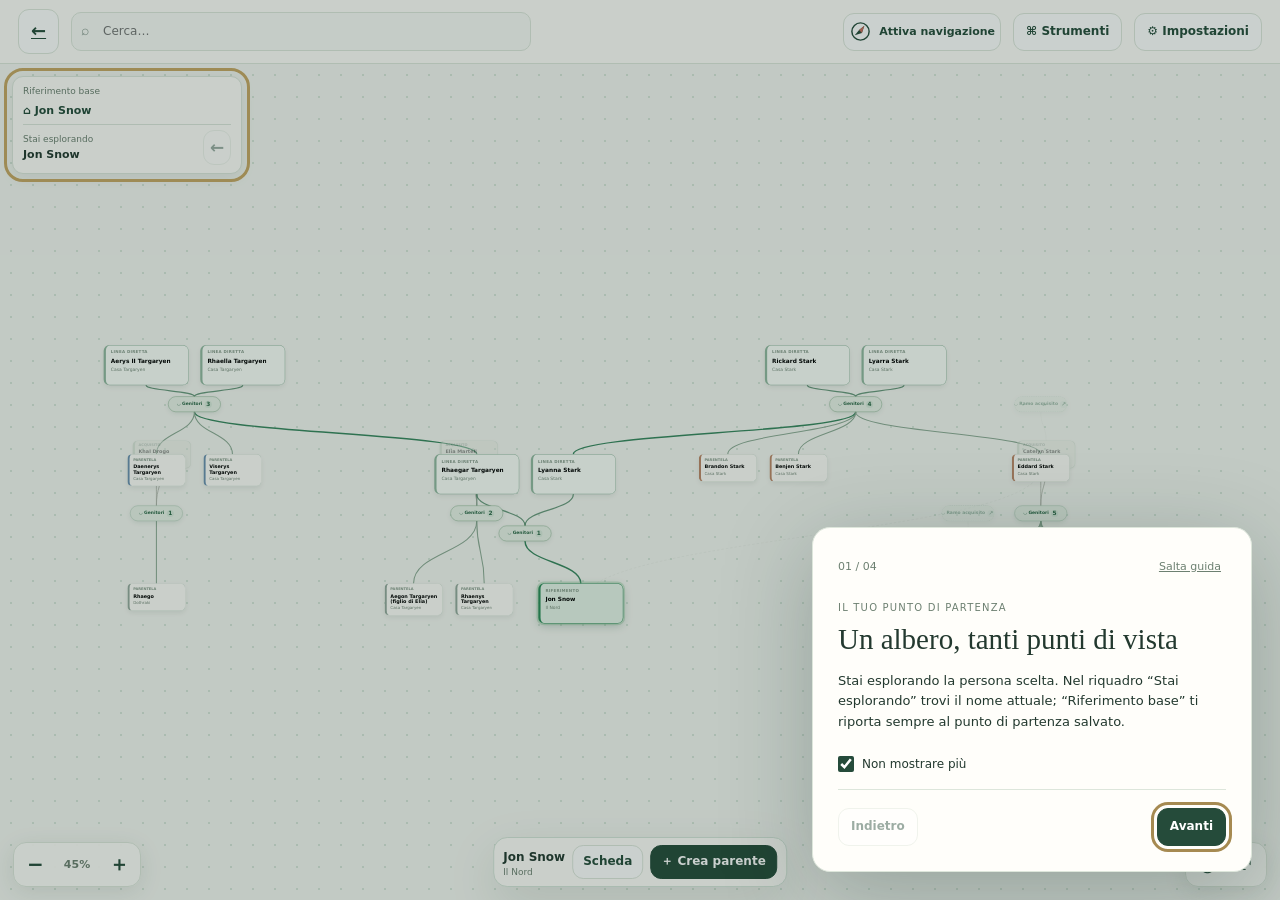
==== commit d3aea79c: "aggiunte genealogie got" ====
--- a/tree.html
+++ b/tree.html
@@ -5,15 +5,15 @@
 <meta charset="utf-8"/>
 <meta content="width=device-width,initial-scale=1,viewport-fit=cover,maximum-scale=5,user-scalable=yes" name="viewport"/>
 <meta content="#203e34" name="theme-color"/>
-<title>Genealogy — demo interattiva</title>
-<meta name="description" content="Editor di alberi genealogici: demo interattiva con dati inventati, modifiche locali e importazione/esportazione JSON.">
+<title>Genealogy · Esplora un albero</title>
+<meta name="description" content="Esplora gli alberi genealogici, segui i legami tra le persone e conserva le tue modifiche nel browser.">
 <link rel="stylesheet" href="genealogy.css"/>
 <script src="genealogy-theme.js"></script>
 <link rel="icon" href="assets/favicon.svg" type="image/svg+xml"><link rel="icon" href="assets/favicon-32.png" sizes="32x32" type="image/png"><link rel="apple-touch-icon" href="assets/apple-touch-icon.png"></head>
 <body>
 <div id="app">
 <header>
-<div class="brand"><div class="mark">✣</div><div><small>Demo interattiva</small><div class="brand-title">Genealogy</div></div></div>
+<div class="brand"><div class="mark">✣</div><div><small>Albero genealogico</small><div class="brand-title">Genealogy</div></div></div>
 <div class="head-actions"><button class="btn" id="themeToggle" aria-pressed="false" aria-label="Passa alla modalità scura" title="Passa alla modalità scura"><span aria-hidden="true">☾</span><span class="label"> Scura</span></button><button class="btn" id="screenToggle" title="Schermo intero">Schermo intero</button>
 <button class="btn primary" id="saveArchive" title="Salva una copia in questo browser"><span class="label">Salva</span><span class="mobile-icon">✓</span></button><button class="btn" id="recoverArchive" title="Riprendi il recupero salvato in questo browser"><span class="label">↶ Recupero</span><span class="mobile-icon">↶</span></button><button class="btn" id="import" title="Importa JSON"><span class="label">↥ Importa</span><span class="mobile-icon">↥</span></button>
 <button class="btn" id="export" title="Scarica una copia JSON senza modificare il file stabile"><span class="label">↓ Esporta copia</span><span class="mobile-icon">↓</span></button>
@@ -21,8 +21,8 @@
 <input accept="application/json,.json" hidden="" id="file" type="file"/>
 </div>
 </header>
-<div class="toolbar"><div class="toolbar-left"><div class="views"><label class="view-label" for="viewMode">Vista</label><select aria-label="Vista genealogica" id="viewMode"><option value="direct">Linea diretta</option><option value="horizontal">Parentela orizzontale</option><option value="complete" selected>Albero completo</option></select><select id="layoutMode" aria-label="Disposizione dell’albero"><option value="compact">Compatta · coppie vicine</option><option value="branches">Rami separati · avi centrati</option></select><button class="btn compact-btn" id="appearanceToggle" title="Visibilità, dimensione e opacità dei parenti">Aspetto</button><select aria-label="Grado della parentela laterale" class="hidden" id="lateralLimit"><option value="0">Solo fratelli</option><option value="1">Zii e cugini 1°</option><option value="2">Prozii e cugini 2°</option></select></div><div class="search"><span class="glass">⌕</span><input aria-label="Cerca una persona" id="search" placeholder="Cerca un antenato..."/><div class="results" id="results"></div></div><select aria-label="Direzione dell'albero" class="orientation" id="orientation"><option value="up">↑ Antenati in alto</option><option value="down">↓ Antenati in basso</option><option value="left">← Antenati a sinistra</option><option value="right">→ Antenati a destra</option></select><button class="btn compact-btn" id="arrangeToggle" title="Sposta liberamente le card e le unioni sul grafo">↔ Disposizione</button></div><button class="btn compact-btn" id="autoArrange" title="Ricrea la disposizione automatica riducendo incroci e lunghezza dei collegamenti">✣ Automatico</button><button class="btn compact-btn" id="resetLayout" title="Elimina tutte le posizioni e gli ordini manuali, in ogni vista, direzione e riferimento">↺ Reset disposizione</button><button class="btn compact-btn" id="undoMove" disabled title="Annulla l’ultimo spostamento · Ctrl+Z">↶ Annulla</button><button class="btn compact-btn" id="navigationToggle" aria-pressed="false">◎ Navigazione</button><button class="btn compact-btn" id="navBack" disabled title="Torna alla genealogia precedente">← Indietro</button><span class="stat" id="status">Salvataggio locale attivo</span><div class="ref-group"><span>Riferimento</span><strong id="refName">Leonardo Aurora</strong><button class="btn compact-btn" id="refReset" title="Ritorna alla persona principale">↶ Riferimento</button></div></div>
-<div class="stage" id="stage"><div class="load-state" id="loadState" role="status">Caricamento della demo…</div><div class="recovery-banner hidden" id="recoveryBanner"><span id="recoveryMessage"></span><button class="btn compact-btn" id="resumeDraft">Riprendi bozza</button><button class="btn compact-btn" id="useStable">Usa JSON stabile</button><button class="x" id="closeRecovery" aria-label="Chiudi avviso">×</button></div><button class="quiet-toggle" id="quietToggle" aria-pressed="false" title="Nascondi o mostra i controlli">◻ Solo albero</button><div aria-label="Grafo genealogico trascinabile con zoom; tocca una persona per selezionare, due volte per aprire la scheda" class="viewport" id="viewport" role="application"><div class="world" id="world"><svg aria-hidden="true" id="edges"></svg><div id="nodes"></div></div><div id="selectionBox" class="selection-box hidden"></div></div>
+<div class="toolbar"><div class="toolbar-left"><div class="views"><label class="view-label" for="viewMode">Vista</label><select aria-label="Vista genealogica" id="viewMode"><option value="direct">Linea diretta</option><option value="horizontal">Parentela orizzontale</option><option value="complete" selected>Albero completo</option></select><select id="layoutMode" aria-label="Disposizione dell’albero"><option value="compact">Compatta · coppie vicine</option><option value="branches">Rami separati · avi centrati</option></select><button class="btn compact-btn" id="appearanceToggle" title="Visibilità, dimensione e opacità dei parenti">Aspetto</button><select aria-label="Grado della parentela laterale" class="hidden" id="lateralLimit"><option value="0">Solo fratelli</option><option value="1">Zii e cugini 1°</option><option value="2">Prozii e cugini 2°</option></select></div><div class="search"><span class="glass">⌕</span><input aria-label="Cerca una persona" id="search" placeholder="Cerca un antenato..."/><div class="results" id="results"></div></div><select aria-label="Direzione dell'albero" class="orientation" id="orientation"><option value="up">↑ Antenati in alto</option><option value="down">↓ Antenati in basso</option><option value="left">← Antenati a sinistra</option><option value="right">→ Antenati a destra</option></select><button class="btn compact-btn" id="arrangeToggle" title="Sposta liberamente le card e le unioni sul grafo">↔ Disposizione</button></div><button class="btn compact-btn" id="autoArrange" title="Ricrea la disposizione automatica riducendo incroci e lunghezza dei collegamenti">✣ Automatico</button><button class="btn compact-btn" id="resetLayout" title="Elimina tutte le posizioni e gli ordini manuali, in ogni vista, direzione e riferimento">↺ Reset disposizione</button><button class="btn compact-btn" id="undoMove" disabled title="Annulla l’ultimo spostamento · Ctrl+Z">↶ Annulla</button><button class="btn compact-btn" id="navigationToggle" aria-pressed="false">◎ Navigazione</button><button class="btn compact-btn" id="navBack" disabled title="Torna alla genealogia precedente">← Indietro</button><span class="stat" id="status">Salvataggio locale attivo</span><div class="ref-group"><span>Riferimento</span><strong id="refName">Caricamento…</strong><button class="btn compact-btn" id="refReset" title="Ritorna alla persona principale">↶ Riferimento</button></div></div>
+<div class="stage" id="stage"><div class="load-state" id="loadState" role="status">Caricamento dell’albero…</div><div class="recovery-banner hidden" id="recoveryBanner"><span id="recoveryMessage"></span><button class="btn compact-btn" id="resumeDraft">Riprendi bozza</button><button class="btn compact-btn" id="useStable">Usa JSON stabile</button><button class="x" id="closeRecovery" aria-label="Chiudi avviso">×</button></div><button class="quiet-toggle" id="quietToggle" aria-pressed="false" title="Nascondi o mostra i controlli">◻ Solo albero</button><div aria-label="Grafo genealogico trascinabile con zoom; tocca una persona per selezionare, due volte per aprire la scheda" class="viewport" id="viewport" role="application"><div class="world" id="world"><svg aria-hidden="true" id="edges"></svg><div id="nodes"></div></div><div id="selectionBox" class="selection-box hidden"></div></div>
 <div class="hint"><strong id="counter"></strong> · Trascina e pizzica per zoomare<span class="hint-desc"> · Tocca una freccia per seguirla · Gli acquisiti sono dietro le card · Navigazione: un click per esplorare · Disposizione: tasto destro + trascina per selezionare · click sinistro per ordinare fratelli · trascina un’unione per muovere gli avi</span></div>
 <div class="linkbar hidden" id="linkbar"><span id="linktext"></span><button id="cancelLink">Annulla ✕</button></div>
 <div class="selectionbar" id="selectionbar"><div style="min-width:0"><strong id="selectionName"></strong><small id="selectionCaption">Tocca di nuovo per aprire</small></div><button class="btn compact-btn hidden" id="moveBefore">← Prima</button><button class="btn compact-btn hidden" id="moveAfter">Dopo →</button><button class="btn compact-btn hidden" id="setRoot">⌂ Punto di partenza</button><button class="btn" id="showCard">Scheda</button><button class="btn" id="resetOffset" title="Reimposta la posizione manuale di questa card">↺ Reset</button><button class="btn primary" id="startLink">↗ Collega</button><button class="btn compact-btn hidden" id="focusHere" title="Usa questa persona come riferimento">◎ Esplora genealogia</button></div>
@@ -39,6 +39,7 @@
 <script src="genealogy-shell.js"></script>
 <script src="genealogy-files.js"></script>
 <script src="layout-optimizer.js"></script>
+<script src="genealogy-tutorial.js"></script>
 <script src="genealogy.js"></script>
 </body>
 </html>
--- a/genealogy.css
+++ b/genealogy.css
@@ -201,3 +201,20 @@
 
 .collection-back{display:grid;place-items:center;flex:none;font-size:18px;min-width:34px}.tree-sources a{display:block;font-size:11px;margin-top:8px;overflow-wrap:anywhere;color:var(--deep)}
 @media(max-width:820px){.main-header .collection-back{min-width:28px;padding:5px}.main-header .header-search{min-width:45px}}
+
+/* First-visit guide; native dialog supplies focus containment and inert background. */
+.navigation-tutorial{position:fixed;inset:auto 28px 28px auto;margin:0;width:440px;max-width:calc(100vw - 32px);max-height:calc(100dvh - 40px);overflow:auto;padding:25px;border:1px solid var(--stroke);border-radius:18px;background:var(--paper);color:var(--ink);box-shadow:0 20px 90px #102b2340;font:14px/1.6 system-ui,sans-serif}.navigation-tutorial::backdrop{background:#102b2338}.tutorial-top{display:flex;justify-content:space-between;align-items:center;color:var(--sub);font-size:11px}.tutorial-skip{font:inherit;color:inherit;background:transparent;border:0;padding:5px;cursor:pointer;text-decoration:underline}.tutorial-kicker{font-size:10px;text-transform:uppercase;letter-spacing:.12em;color:var(--sub);margin:20px 0 7px}.navigation-tutorial h2{font:400 29px/1.12 Georgia,serif;margin:0 0 15px}.navigation-tutorial #tutorialText{font-size:13px;margin:0 0 22px}.tutorial-preference{display:flex;align-items:flex-start;gap:8px;font-size:12px;margin:16px 0;line-height:1.5}.tutorial-preference input{flex:none;width:16px;height:16px;margin:1px 0;accent-color:var(--deep)}.tutorial-actions{display:flex;justify-content:space-between;gap:12px;border-top:1px solid var(--stroke);padding-top:18px}.tutorial-actions .btn{white-space:normal;font-size:12px}.tutorial-highlight{outline:3px solid #c7a764!important;outline-offset:5px}.header-navigation-label{font-size:11px;margin-left:7px}.header-navigation{display:flex;align-items:center}.navigation-tutorial :focus-visible{outline:3px solid #a68a51;outline-offset:3px}
+@media(max-width:820px){.header-navigation-label{display:none}.navigation-tutorial{inset:auto 16px 16px;width:calc(100vw - 32px);max-height:52dvh;padding:20px}.navigation-tutorial h2{font-size:24px}.navigation-tutorial #tutorialText{font-size:12px;margin-bottom:14px}.tutorial-kicker{margin-top:12px}.tutorial-actions{padding-top:12px}.tutorial-preference{margin:12px 0}}
+
+/* Names wrap inside their card; layout reserves the corresponding height. */
+.person strong{white-space:normal;overflow-wrap:anywhere;flex-shrink:0;min-width:0;max-width:100%}
+.person .eyebrow,.person .meta{flex-shrink:0;min-width:0;max-width:100%}
+.drawer-head>div,.item-name,.selectionbar>div,.reference-base{min-width:0;overflow-wrap:anywhere}
+.drawer-head .x,.reference-box #referenceBack{flex:none}
+.union.context-union{opacity:.42;border-style:dashed}.union.context-union:hover,.union.context-union:focus-visible{opacity:1}
+@media(max-width:820px){
+ .person strong{display:block;-webkit-line-clamp:unset;overflow:visible}
+ .drawer-body .item{align-items:flex-start}.drawer-body .item-name{overflow-wrap:anywhere}
+ .selectionbar{flex-wrap:wrap}.selectionbar>div{flex:1 0 100%}.selectionbar strong{display:block;max-width:100%;white-space:normal;overflow-wrap:anywhere}
+ .reference-box #refReset,.reference-box #refName{max-width:100%;overflow-wrap:anywhere;white-space:normal}
+}
